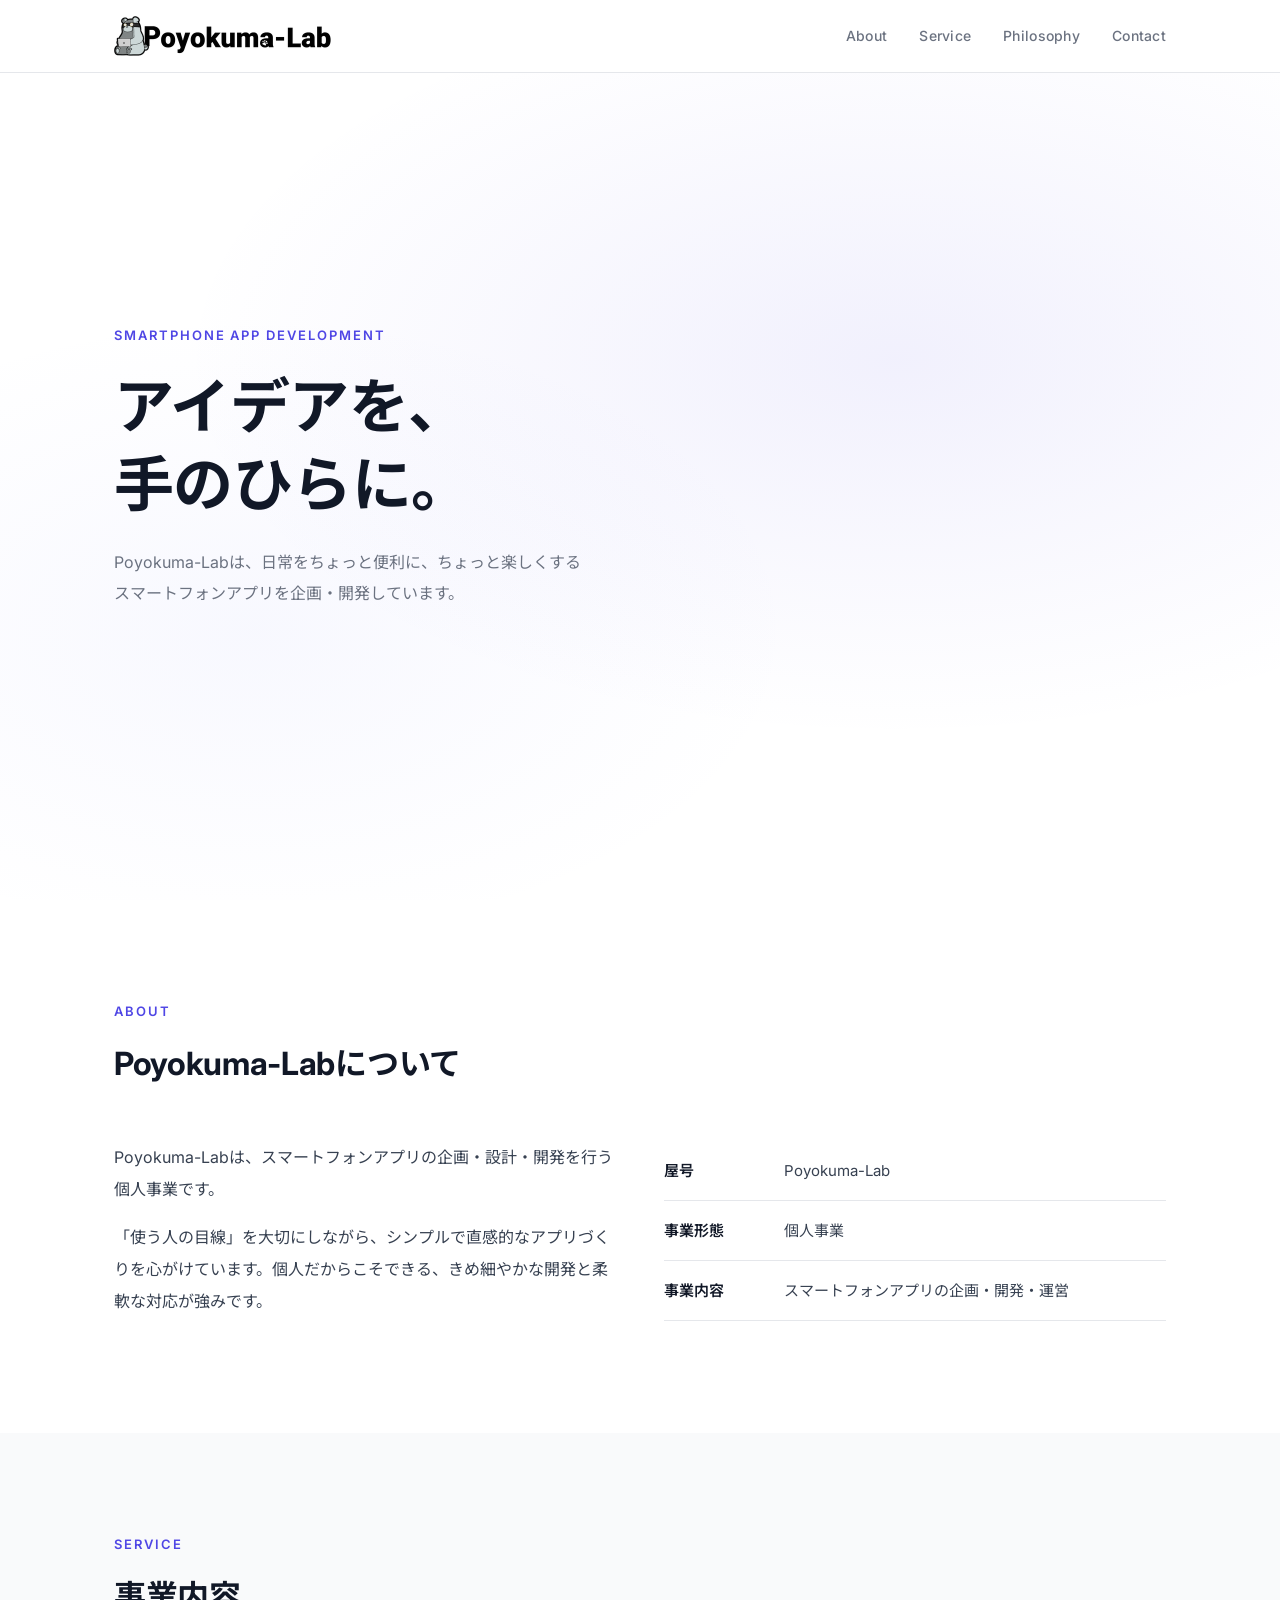
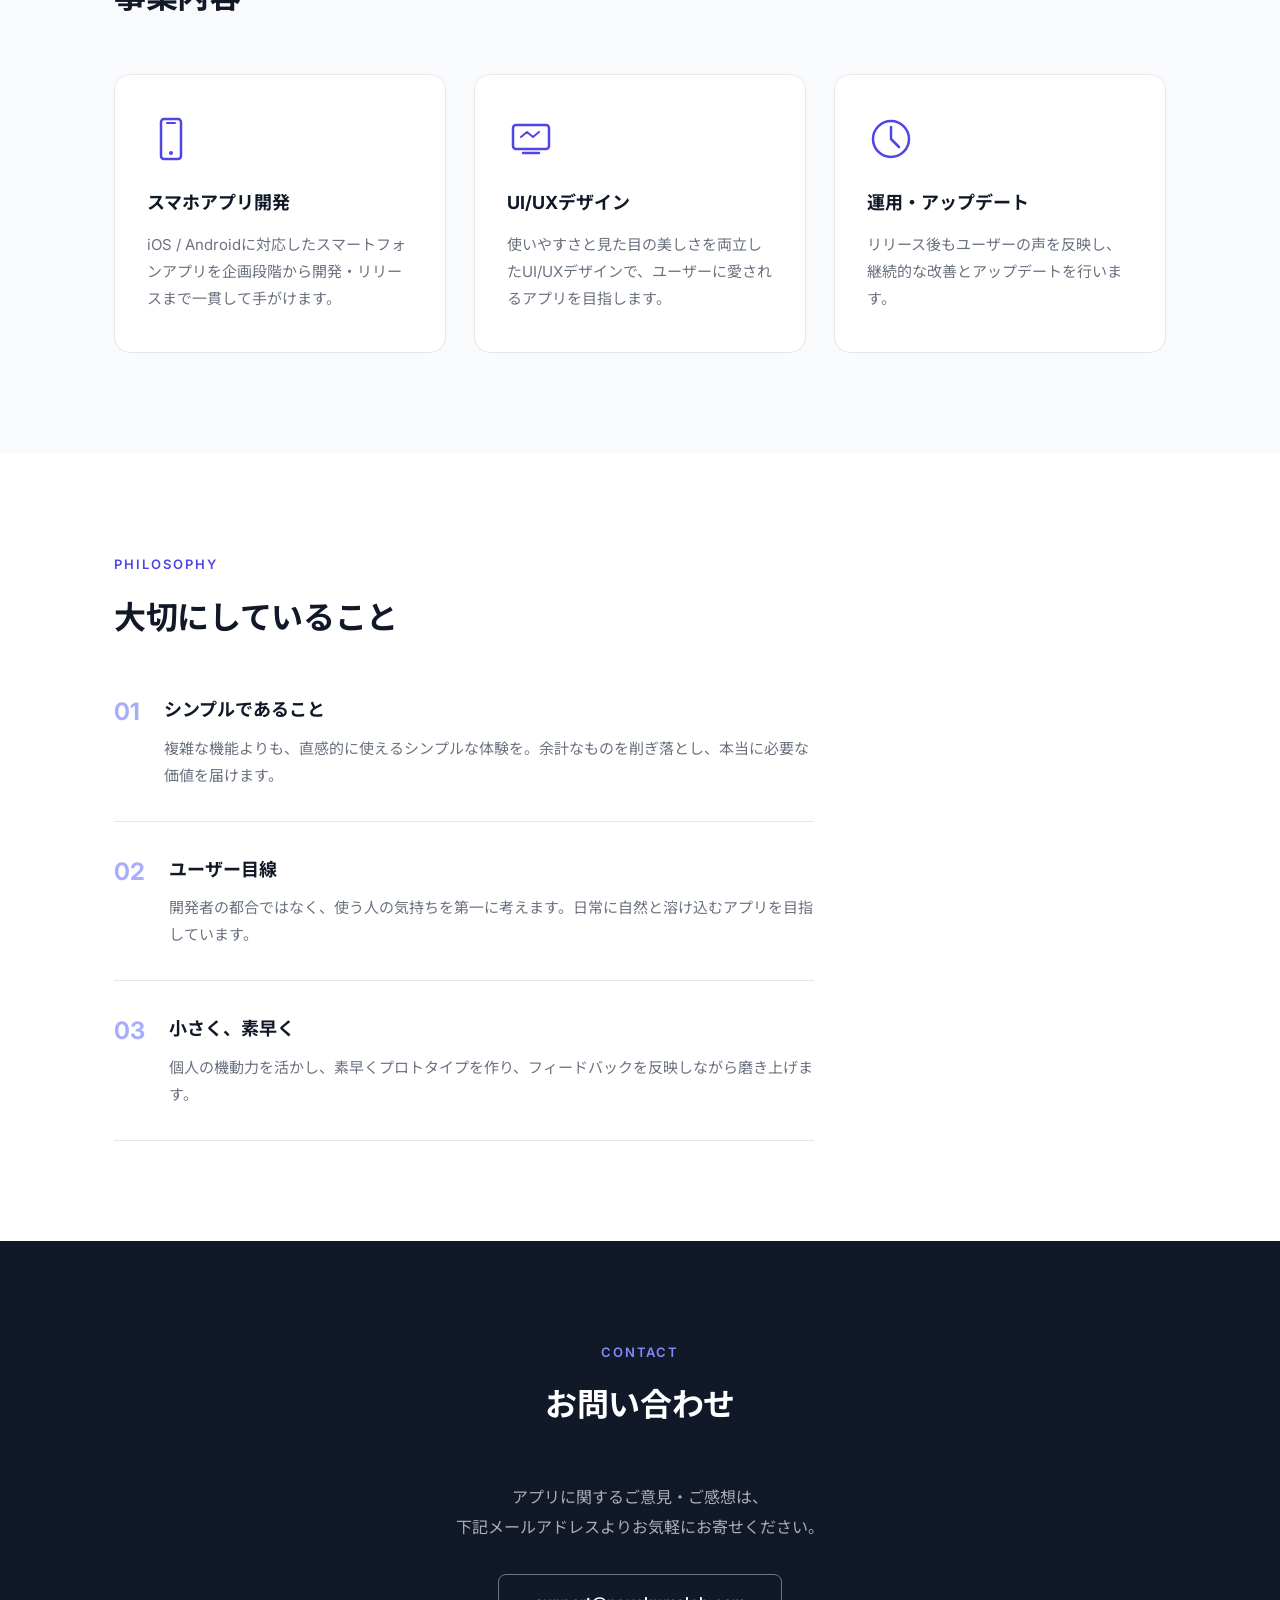
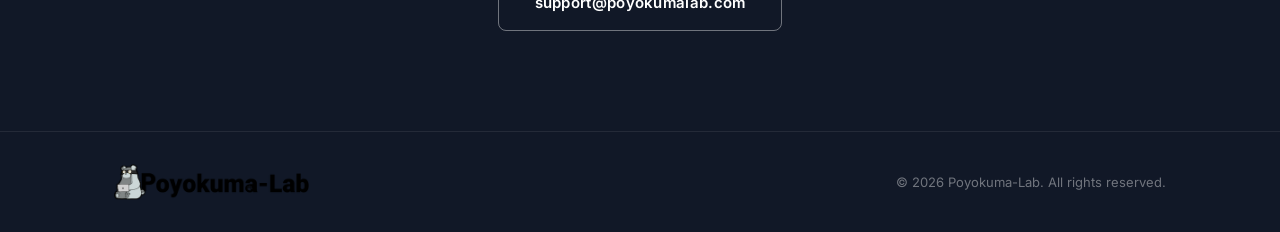
==== index.html @ 1e990950 "ホームページ公開" ====
<!DOCTYPE html>
<html lang="ja">
<head>
  <meta charset="UTF-8">
  <meta name="viewport" content="width=device-width, initial-scale=1.0">
  <title>Poyokuma-Lab | スマートフォンアプリ開発</title>
  <meta name="description" content="Poyokuma-Labは、使いやすさとデザインにこだわったスマートフォンアプリを企画・開発しています。">
  <link rel="preconnect" href="https://fonts.googleapis.com">
  <link rel="preconnect" href="https://fonts.gstatic.com" crossorigin>
  <link href="https://fonts.googleapis.com/css2?family=Inter:wght@400;500;600;700&family=Noto+Sans+JP:wght@400;500;600;700&display=swap" rel="stylesheet">
  <link rel="icon" href="favicon.png" type="image/png">
  <link rel="stylesheet" href="style.css">
</head>
<body>
  <!-- Header -->
  <header class="header" id="header">
    <div class="container header__inner">
      <a href="#" class="header__logo">
        <img src="logo.png" alt="Poyokuma-Lab" class="header__logo-img">
      </a>
      <button class="hamburger" id="hamburger" aria-label="メニューを開く">
        <span></span>
        <span></span>
        <span></span>
      </button>
      <nav class="nav" id="nav">
        <a href="#about" class="nav__link">About</a>
        <a href="#service" class="nav__link">Service</a>
        <a href="#philosophy" class="nav__link">Philosophy</a>
        <a href="#contact" class="nav__link">Contact</a>
      </nav>
    </div>
  </header>

  <!-- Hero -->
  <section class="hero">
    <div class="hero__bg"></div>
    <div class="container hero__inner">
      <p class="hero__sub">Smartphone App Development</p>
      <h1 class="hero__title">アイデアを、<br>手のひらに。</h1>
      <p class="hero__desc">Poyokuma-Labは、日常をちょっと便利に、ちょっと楽しくする<br class="pc-only">スマートフォンアプリを企画・開発しています。</p>
    </div>
  </section>

  <!-- About -->
  <section class="section" id="about">
    <div class="container">
      <p class="section__label">About</p>
      <h2 class="section__title">Poyokuma-Labについて</h2>
      <div class="about__grid">
        <div class="about__text">
          <p>Poyokuma-Labは、スマートフォンアプリの企画・設計・開発を行う個人事業です。</p>
          <p>「使う人の目線」を大切にしながら、シンプルで直感的なアプリづくりを心がけています。個人だからこそできる、きめ細やかな開発と柔軟な対応が強みです。</p>
        </div>
        <div class="about__info">
          <table class="info-table">
            <tr>
              <th>屋号</th>
              <td>Poyokuma-Lab</td>
            </tr>
            <tr>
              <th>事業形態</th>
              <td>個人事業</td>
            </tr>
            <tr>
              <th>事業内容</th>
              <td>スマートフォンアプリの企画・開発・運営</td>
            </tr>
          </table>
        </div>
      </div>
    </div>
  </section>

  <!-- Service -->
  <section class="section section--gray" id="service">
    <div class="container">
      <p class="section__label">Service</p>
      <h2 class="section__title">事業内容</h2>
      <div class="cards">
        <div class="card">
          <div class="card__icon">
            <svg viewBox="0 0 48 48" fill="none" xmlns="http://www.w3.org/2000/svg">
              <rect x="14" y="4" width="20" height="40" rx="3" stroke="currentColor" stroke-width="2.5"/>
              <line x1="20" y1="8" x2="28" y2="8" stroke="currentColor" stroke-width="2" stroke-linecap="round"/>
              <circle cx="24" cy="38" r="2" fill="currentColor"/>
            </svg>
          </div>
          <h3 class="card__title">スマホアプリ開発</h3>
          <p class="card__desc">iOS / Androidに対応したスマートフォンアプリを企画段階から開発・リリースまで一貫して手がけます。</p>
        </div>
        <div class="card">
          <div class="card__icon">
            <svg viewBox="0 0 48 48" fill="none" xmlns="http://www.w3.org/2000/svg">
              <rect x="6" y="10" width="36" height="24" rx="3" stroke="currentColor" stroke-width="2.5"/>
              <polyline points="14,22 20,17 26,22 32,17" stroke="currentColor" stroke-width="2" stroke-linecap="round" stroke-linejoin="round"/>
              <line x1="16" y1="38" x2="32" y2="38" stroke="currentColor" stroke-width="2.5" stroke-linecap="round"/>
            </svg>
          </div>
          <h3 class="card__title">UI/UXデザイン</h3>
          <p class="card__desc">使いやすさと見た目の美しさを両立したUI/UXデザインで、ユーザーに愛されるアプリを目指します。</p>
        </div>
        <div class="card">
          <div class="card__icon">
            <svg viewBox="0 0 48 48" fill="none" xmlns="http://www.w3.org/2000/svg">
              <circle cx="24" cy="24" r="18" stroke="currentColor" stroke-width="2.5"/>
              <path d="M24 12v12l8 8" stroke="currentColor" stroke-width="2.5" stroke-linecap="round" stroke-linejoin="round"/>
            </svg>
          </div>
          <h3 class="card__title">運用・アップデート</h3>
          <p class="card__desc">リリース後もユーザーの声を反映し、継続的な改善とアップデートを行います。</p>
        </div>
      </div>
    </div>
  </section>

  <!-- Philosophy -->
  <section class="section" id="philosophy">
    <div class="container">
      <p class="section__label">Philosophy</p>
      <h2 class="section__title">大切にしていること</h2>
      <div class="philosophy__list">
        <div class="philosophy__item">
          <span class="philosophy__num">01</span>
          <div>
            <h3 class="philosophy__heading">シンプルであること</h3>
            <p class="philosophy__text">複雑な機能よりも、直感的に使えるシンプルな体験を。余計なものを削ぎ落とし、本当に必要な価値を届けます。</p>
          </div>
        </div>
        <div class="philosophy__item">
          <span class="philosophy__num">02</span>
          <div>
            <h3 class="philosophy__heading">ユーザー目線</h3>
            <p class="philosophy__text">開発者の都合ではなく、使う人の気持ちを第一に考えます。日常に自然と溶け込むアプリを目指しています。</p>
          </div>
        </div>
        <div class="philosophy__item">
          <span class="philosophy__num">03</span>
          <div>
            <h3 class="philosophy__heading">小さく、素早く</h3>
            <p class="philosophy__text">個人の機動力を活かし、素早くプロトタイプを作り、フィードバックを反映しながら磨き上げます。</p>
          </div>
        </div>
      </div>
    </div>
  </section>

  <!-- Contact -->
  <section class="section section--dark" id="contact">
    <div class="container">
      <p class="section__label section__label--light">Contact</p>
      <h2 class="section__title section__title--light">お問い合わせ</h2>
      <p class="contact__desc">アプリに関するご意見・ご感想は、<br class="pc-only">下記メールアドレスよりお気軽にお寄せください。</p>
      <a href="mailto:support@poyokumalab.com" class="btn btn--outline">support@poyokumalab.com</a>
    </div>
  </section>

  <!-- Footer -->
  <footer class="footer">
    <div class="container footer__inner">
      <div class="footer__logo">
        <img src="logo.png" alt="Poyokuma-Lab" class="footer__logo-img">
      </div>
      <p class="footer__copy">&copy; 2026 Poyokuma-Lab. All rights reserved.</p>
    </div>
  </footer>

  <script src="script.js"></script>
</body>
</html>
---- style.css ----
/* ========================================
   Poyokuma-Lab - Stylesheet
   ======================================== */

/* --- Reset & Base --- */
*,
*::before,
*::after {
  margin: 0;
  padding: 0;
  box-sizing: border-box;
}

:root {
  --color-primary: #4f46e5;
  --color-primary-dark: #3730a3;
  --color-primary-light: #818cf8;
  --color-dark: #111827;
  --color-text: #374151;
  --color-text-light: #6b7280;
  --color-bg: #ffffff;
  --color-bg-gray: #f9fafb;
  --color-bg-dark: #111827;
  --color-border: #e5e7eb;
  --font-sans: 'Inter', 'Noto Sans JP', -apple-system, BlinkMacSystemFont, sans-serif;
  --transition: 0.3s cubic-bezier(0.4, 0, 0.2, 1);
}

html {
  scroll-behavior: smooth;
  scroll-padding-top: 80px;
}

body {
  font-family: var(--font-sans);
  color: var(--color-text);
  background: var(--color-bg);
  line-height: 1.8;
  -webkit-font-smoothing: antialiased;
}

a {
  color: inherit;
  text-decoration: none;
}

img {
  max-width: 100%;
  height: auto;
}

.container {
  width: 100%;
  max-width: 1100px;
  margin: 0 auto;
  padding: 0 24px;
}

.pc-only {
  display: inline;
}

/* --- Header --- */
.header {
  position: fixed;
  top: 0;
  left: 0;
  width: 100%;
  z-index: 100;
  background: rgba(255, 255, 255, 0.92);
  backdrop-filter: blur(12px);
  -webkit-backdrop-filter: blur(12px);
  border-bottom: 1px solid var(--color-border);
  transition: var(--transition);
}

.header__inner {
  display: flex;
  align-items: center;
  justify-content: space-between;
  height: 72px;
}

.header__logo {
  display: flex;
  align-items: center;
  gap: 10px;
  font-weight: 700;
  font-size: 1.125rem;
}

.header__logo-img {
  height: 40px;
  width: auto;
}

.footer__logo-img {
  height: 36px;
  width: auto;
}

.nav {
  display: flex;
  align-items: center;
  gap: 32px;
}

.nav__link {
  font-size: 0.875rem;
  font-weight: 500;
  color: var(--color-text-light);
  transition: var(--transition);
  letter-spacing: 0.02em;
}

.nav__link:hover {
  color: var(--color-primary);
}

/* Hamburger */
.hamburger {
  display: none;
  flex-direction: column;
  gap: 5px;
  background: none;
  border: none;
  cursor: pointer;
  padding: 4px;
  z-index: 110;
}

.hamburger span {
  display: block;
  width: 24px;
  height: 2px;
  background: var(--color-dark);
  border-radius: 2px;
  transition: var(--transition);
}

.hamburger.active span:nth-child(1) {
  transform: rotate(45deg) translate(5px, 5px);
}

.hamburger.active span:nth-child(2) {
  opacity: 0;
}

.hamburger.active span:nth-child(3) {
  transform: rotate(-45deg) translate(5px, -5px);
}

/* --- Hero --- */
.hero {
  position: relative;
  min-height: 100vh;
  display: flex;
  align-items: center;
  overflow: hidden;
  padding-top: 72px;
}

.hero__bg {
  position: absolute;
  inset: 0;
  background:
    radial-gradient(ellipse 80% 60% at 70% 40%, rgba(79, 70, 229, 0.08) 0%, transparent 70%),
    radial-gradient(ellipse 60% 50% at 20% 70%, rgba(129, 140, 248, 0.06) 0%, transparent 70%);
  z-index: 0;
}

.hero__inner {
  position: relative;
  z-index: 1;
  padding-top: 80px;
  padding-bottom: 80px;
}

.hero__sub {
  font-size: 0.8125rem;
  font-weight: 600;
  letter-spacing: 0.15em;
  text-transform: uppercase;
  color: var(--color-primary);
  margin-bottom: 20px;
}

.hero__title {
  font-size: clamp(2.25rem, 5vw, 3.75rem);
  font-weight: 700;
  line-height: 1.3;
  color: var(--color-dark);
  margin-bottom: 24px;
  letter-spacing: -0.01em;
}

.hero__desc {
  font-size: 1rem;
  color: var(--color-text-light);
  margin-bottom: 40px;
  line-height: 1.9;
}

/* --- Button --- */
.btn {
  display: inline-block;
  padding: 14px 36px;
  background: var(--color-primary);
  color: #fff;
  font-size: 0.9375rem;
  font-weight: 600;
  border-radius: 8px;
  transition: var(--transition);
  letter-spacing: 0.02em;
}

.btn:hover {
  background: var(--color-primary-dark);
  transform: translateY(-1px);
  box-shadow: 0 8px 24px rgba(79, 70, 229, 0.25);
}

.btn--outline {
  background: transparent;
  border: 1.5px solid rgba(255, 255, 255, 0.4);
  color: #fff;
}

.btn--outline:hover {
  background: rgba(255, 255, 255, 0.1);
  border-color: rgba(255, 255, 255, 0.7);
  box-shadow: none;
  transform: translateY(-1px);
}

/* --- Section --- */
.section {
  padding: 100px 0;
}

.section--gray {
  background: var(--color-bg-gray);
}

.section--dark {
  background: var(--color-bg-dark);
}

.section__label {
  font-size: 0.8125rem;
  font-weight: 600;
  letter-spacing: 0.15em;
  text-transform: uppercase;
  color: var(--color-primary);
  margin-bottom: 12px;
}

.section__label--light {
  color: var(--color-primary-light);
}

.section__title {
  font-size: clamp(1.5rem, 3vw, 2rem);
  font-weight: 700;
  color: var(--color-dark);
  margin-bottom: 48px;
  letter-spacing: -0.01em;
}

.section__title--light {
  color: #fff;
}

/* --- About --- */
.about__grid {
  display: grid;
  grid-template-columns: 1fr 1fr;
  gap: 48px;
  align-items: start;
}

.about__text p {
  margin-bottom: 16px;
  color: var(--color-text);
  line-height: 2;
}

.info-table {
  width: 100%;
  border-collapse: collapse;
}

.info-table tr {
  border-bottom: 1px solid var(--color-border);
}

.info-table th,
.info-table td {
  padding: 16px 0;
  text-align: left;
  font-size: 0.9375rem;
}

.info-table th {
  font-weight: 600;
  color: var(--color-dark);
  width: 120px;
  white-space: nowrap;
}

.info-table td {
  color: var(--color-text);
}

/* --- Cards --- */
.cards {
  display: grid;
  grid-template-columns: repeat(3, 1fr);
  gap: 28px;
}

.card {
  background: var(--color-bg);
  border-radius: 16px;
  padding: 40px 32px;
  border: 1px solid var(--color-border);
  transition: var(--transition);
}

.card:hover {
  transform: translateY(-4px);
  box-shadow: 0 12px 32px rgba(0, 0, 0, 0.06);
}

.card__icon {
  width: 48px;
  height: 48px;
  color: var(--color-primary);
  margin-bottom: 24px;
}

.card__icon svg {
  width: 100%;
  height: 100%;
}

.card__title {
  font-size: 1.125rem;
  font-weight: 700;
  color: var(--color-dark);
  margin-bottom: 12px;
}

.card__desc {
  font-size: 0.9375rem;
  color: var(--color-text-light);
  line-height: 1.8;
}

/* --- Philosophy --- */
.philosophy__list {
  max-width: 700px;
}

.philosophy__item {
  display: flex;
  gap: 24px;
  padding: 32px 0;
  border-bottom: 1px solid var(--color-border);
}

.philosophy__item:first-child {
  padding-top: 0;
}

.philosophy__num {
  font-size: 1.5rem;
  font-weight: 700;
  color: var(--color-primary-light);
  flex-shrink: 0;
  line-height: 1.5;
  opacity: 0.7;
}

.philosophy__heading {
  font-size: 1.125rem;
  font-weight: 700;
  color: var(--color-dark);
  margin-bottom: 8px;
}

.philosophy__text {
  font-size: 0.9375rem;
  color: var(--color-text-light);
  line-height: 1.8;
}

/* --- Contact --- */
.contact__desc {
  font-size: 1rem;
  color: rgba(255, 255, 255, 0.65);
  margin-bottom: 32px;
  line-height: 1.9;
}

#contact {
  text-align: center;
}

/* --- Footer --- */
.footer {
  background: var(--color-bg-dark);
  border-top: 1px solid rgba(255, 255, 255, 0.08);
  padding: 32px 0;
}

.footer__inner {
  display: flex;
  align-items: center;
  justify-content: space-between;
}

.footer__logo {
  display: flex;
  align-items: center;
  gap: 8px;
  color: #fff;
  font-weight: 700;
  font-size: 0.95rem;
}

.footer__copy {
  font-size: 0.8125rem;
  color: rgba(255, 255, 255, 0.4);
}

/* --- Animations --- */
.fade-in {
  opacity: 0;
  transform: translateY(24px);
  transition: opacity 0.7s ease, transform 0.7s ease;
}

.fade-in.visible {
  opacity: 1;
  transform: translateY(0);
}

/* ========================================
   Responsive
   ======================================== */

@media (max-width: 1024px) {
  .container {
    padding: 0 5%;
  }
}

@media (max-width: 900px) {
  .cards {
    grid-template-columns: 1fr;
    gap: 20px;
  }

  .about__grid {
    grid-template-columns: 1fr;
    gap: 32px;
  }
}

@media (max-width: 768px) {
  .pc-only {
    display: none;
  }

  .header__inner {
    height: 64px;
  }

  html {
    scroll-padding-top: 64px;
  }

  .hero {
    padding-top: 64px;
  }

  /* Mobile Nav */
  .hamburger {
    display: flex;
  }

  .nav {
    position: fixed;
    top: 0;
    left: 0;
    width: 100%;
    height: 100vh;
    height: 100dvh;
    z-index: 105;
    background: rgba(255, 255, 255, 0.97);
    backdrop-filter: blur(12px);
    -webkit-backdrop-filter: blur(12px);
    display: flex;
    flex-direction: column;
    justify-content: center;
    align-items: center;
    gap: 12px;
    opacity: 0;
    visibility: hidden;
    transition: var(--transition);
  }

  .nav.open {
    opacity: 1;
    visibility: visible;
  }

  .nav__link {
    font-size: 1.25rem;
    padding: 20px 40px;
    text-align: center;
  }

  /* Sections */
  .section {
    padding: 72px 0;
  }

  .section__title {
    margin-bottom: 36px;
  }

  .hero__inner {
    padding-top: 48px;
    padding-bottom: 48px;
  }

  .card {
    padding: 32px 24px;
  }

  .philosophy__item {
    gap: 16px;
    padding: 24px 0;
  }

  .philosophy__num {
    font-size: 1.25rem;
  }

  /* Footer */
  .footer__inner {
    flex-direction: column;
    gap: 16px;
    text-align: center;
  }
}

@media (max-width: 480px) {
  .container {
    padding: 0 16px;
  }

  .hero__title {
    font-size: 2rem;
  }

  .btn {
    padding: 12px 28px;
    font-size: 0.875rem;
  }
}
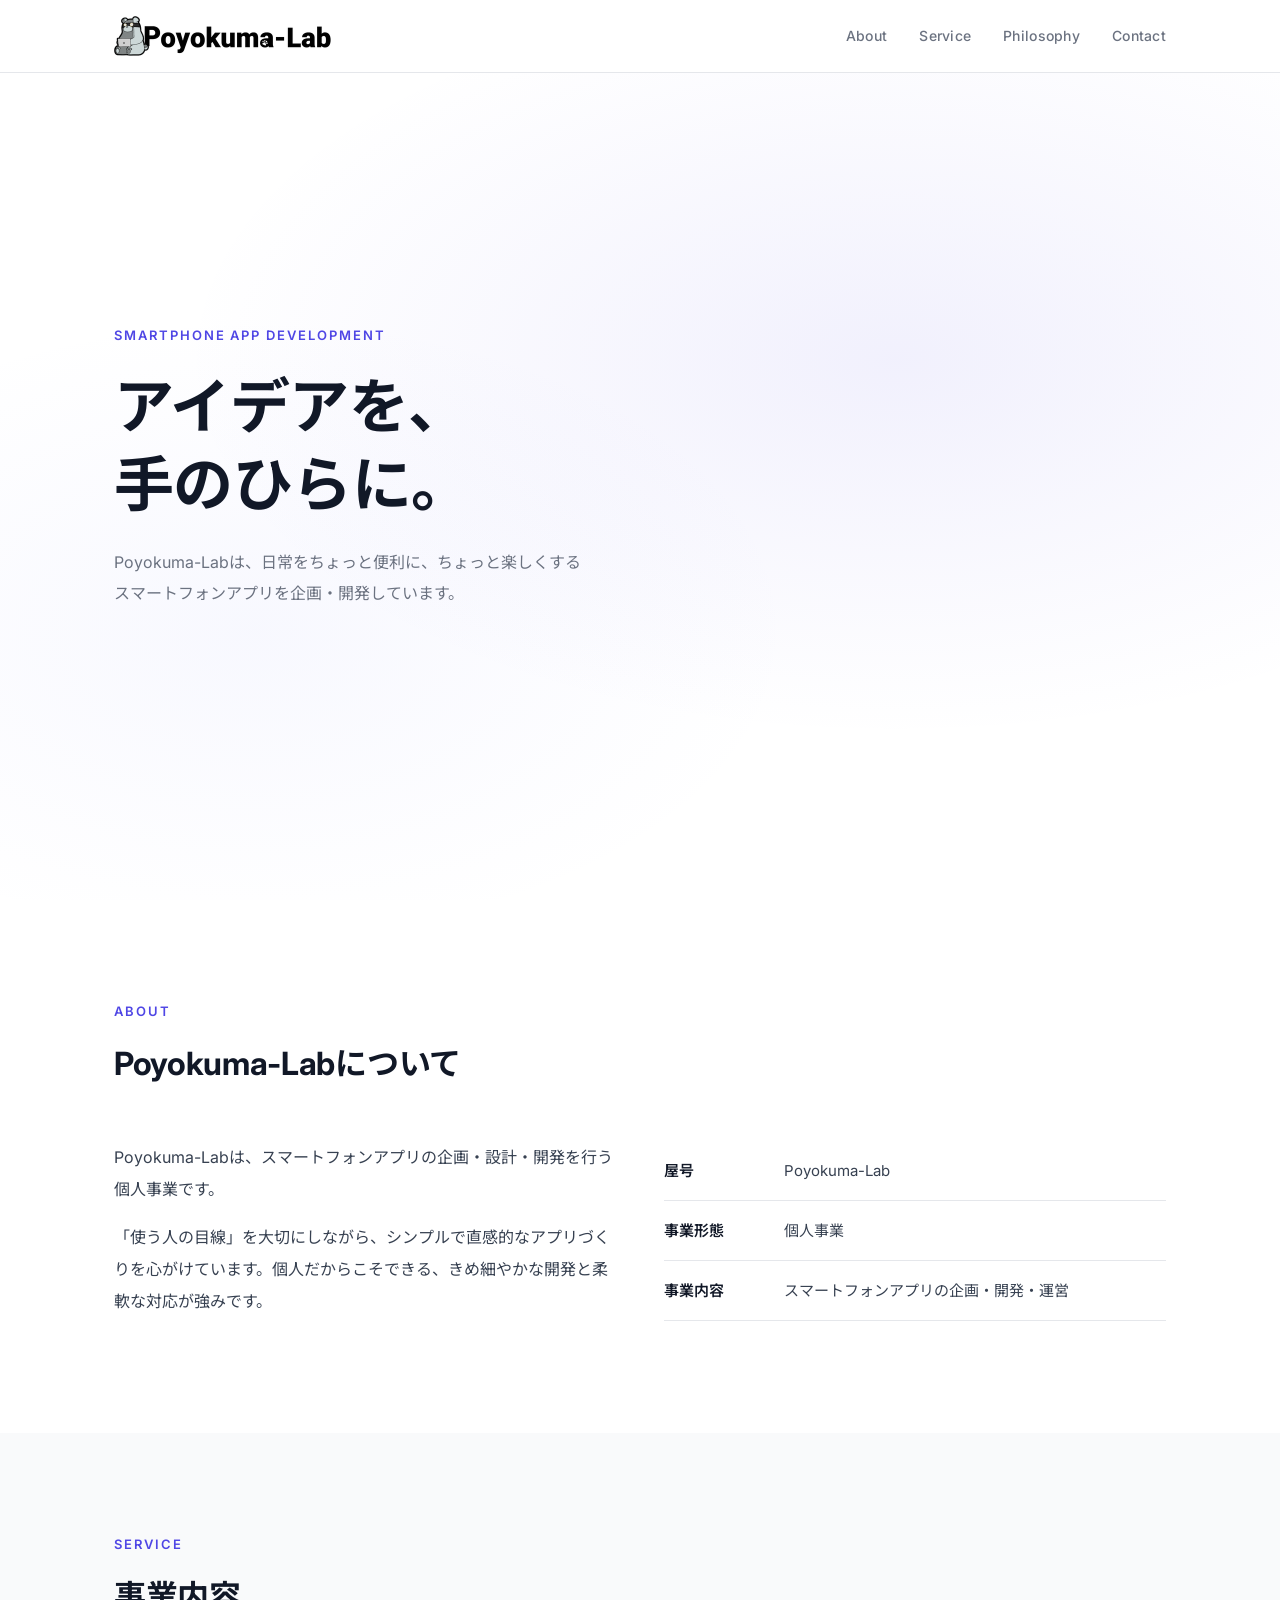
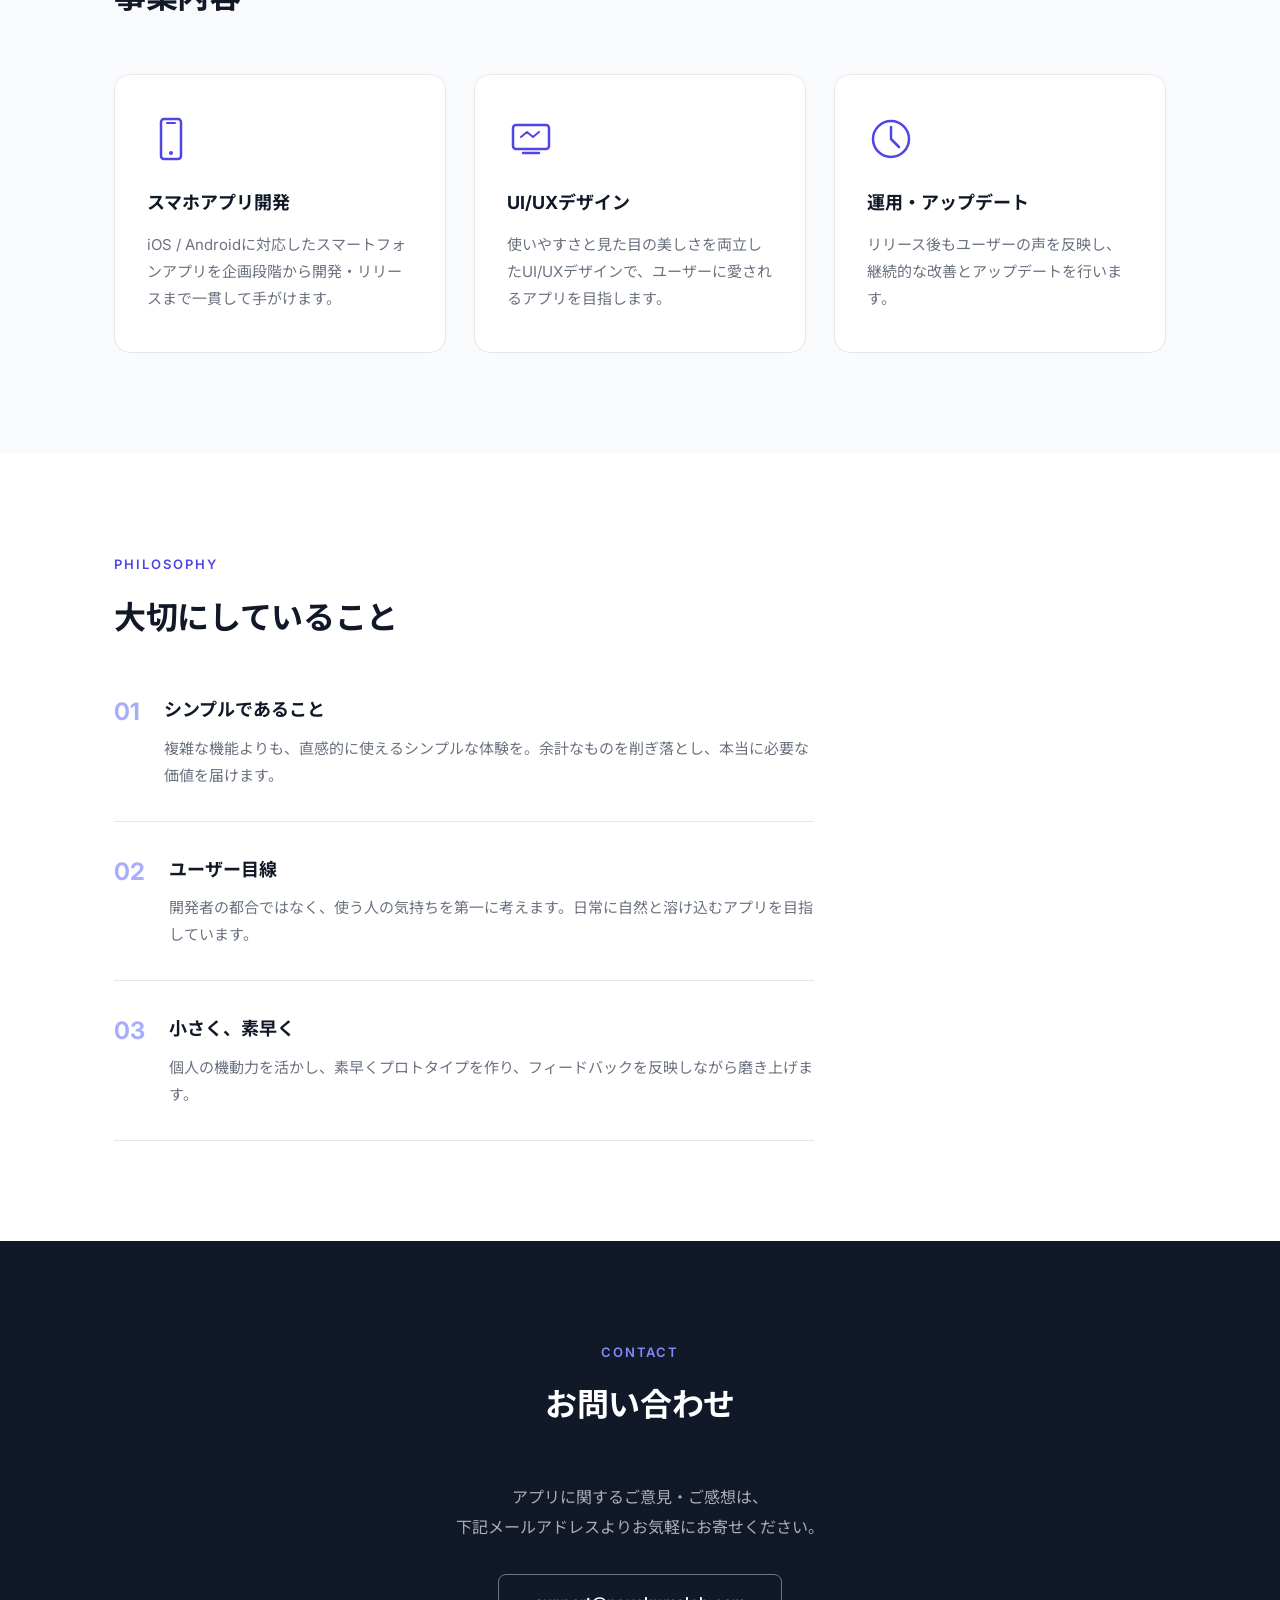
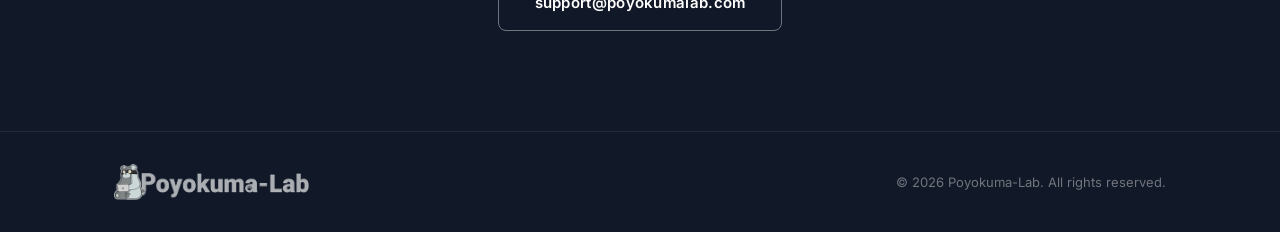
==== commit 05e8f331: "フッターロゴ変更" ====
--- a/index.html
+++ b/index.html
@@ -159,7 +159,7 @@
   <footer class="footer">
     <div class="container footer__inner">
       <div class="footer__logo">
-        <img src="logo.png" alt="Poyokuma-Lab" class="footer__logo-img">
+        <img src="footerlogo.png" alt="Poyokuma-Lab" class="footer__logo-img">
       </div>
       <p class="footer__copy">&copy; 2026 Poyokuma-Lab. All rights reserved.</p>
     </div>
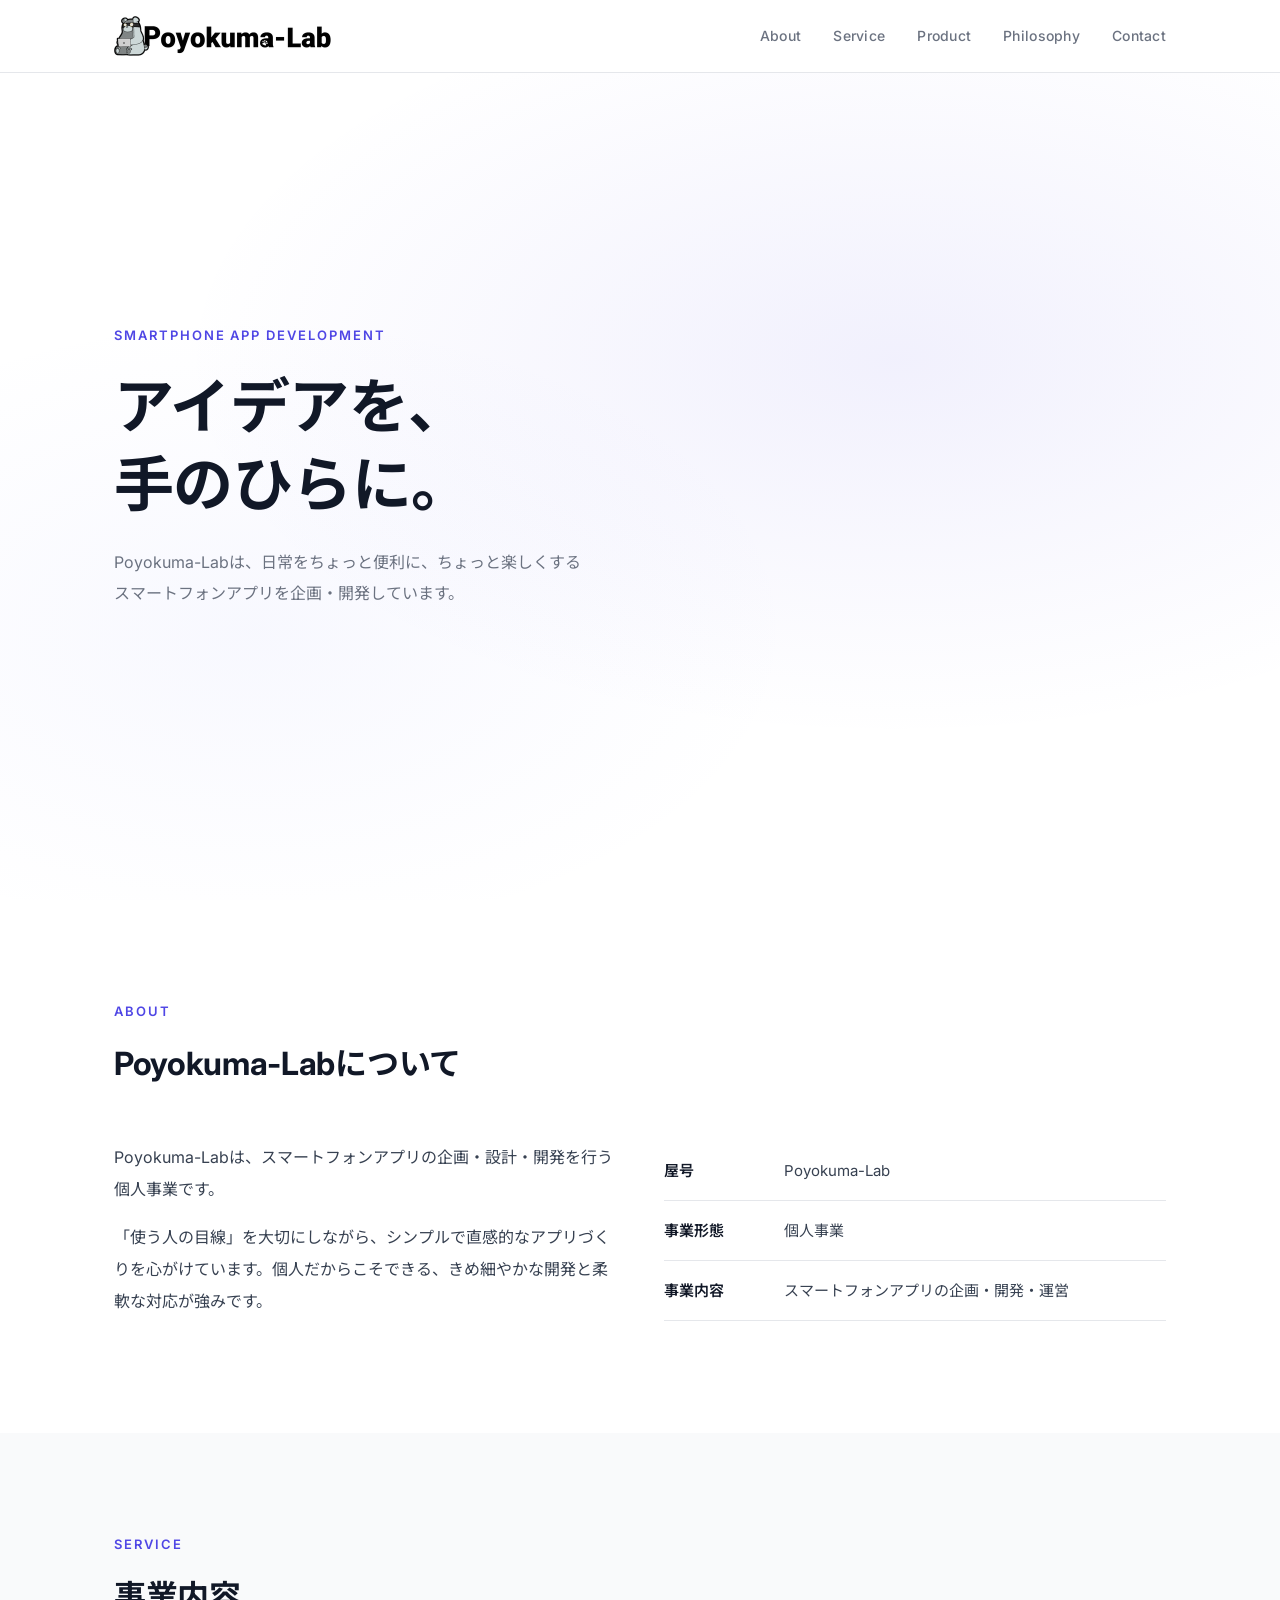
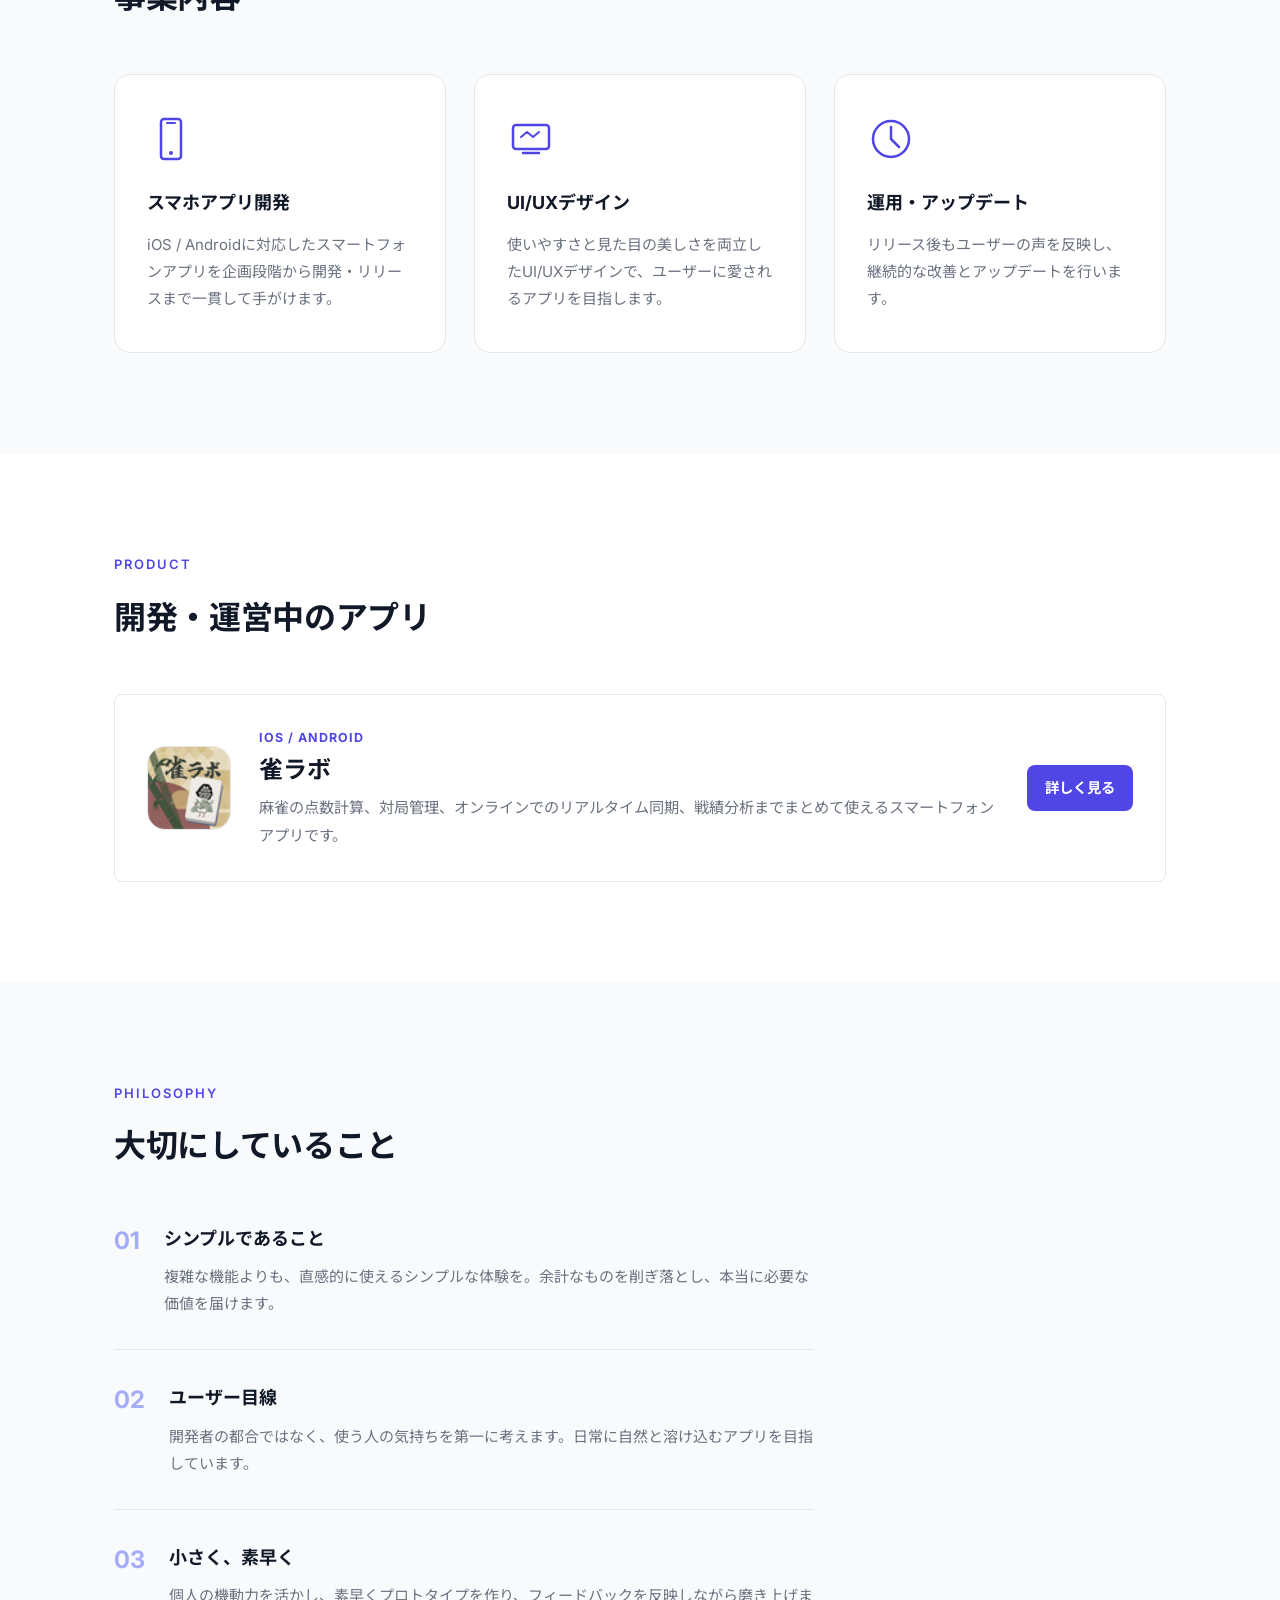
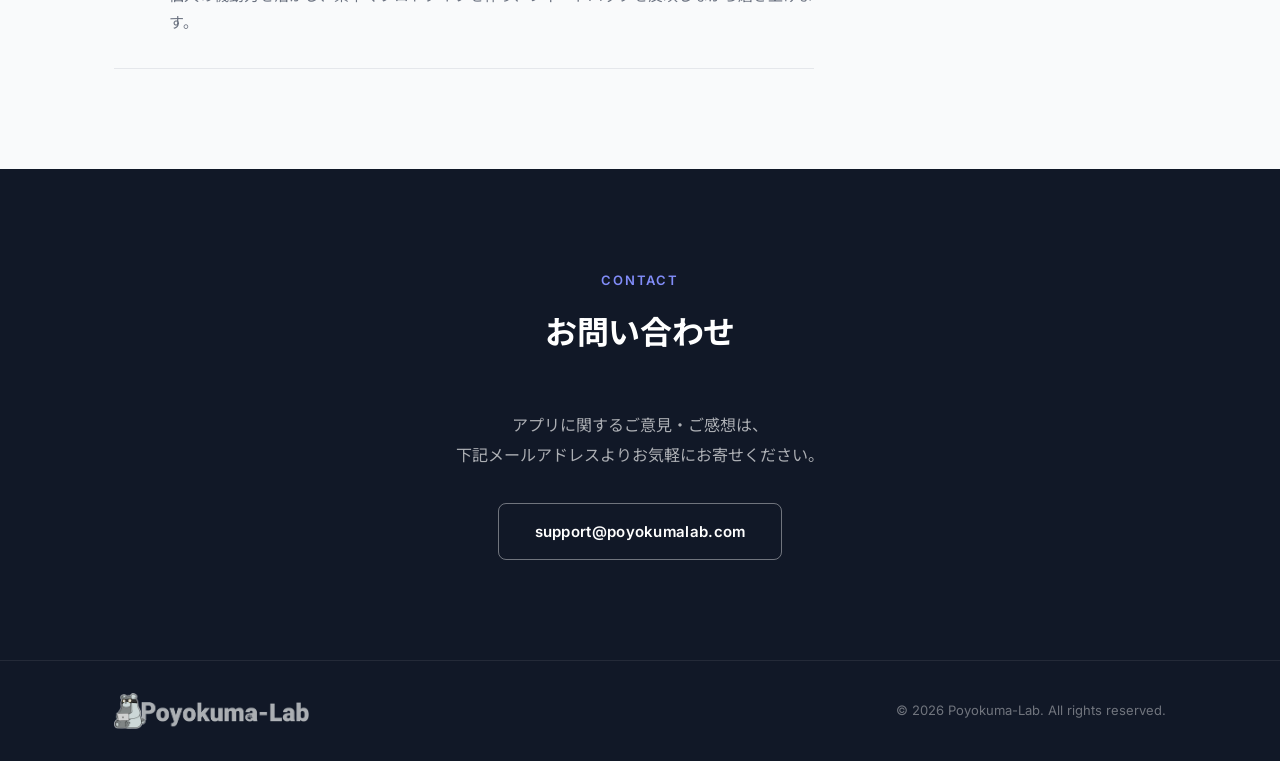
==== commit 09f0d53c: "雀ラボのホームページをPoyokuma-Labのホームページに追加。雀ラボのホームページのストアリンクにアイコン追加" ====
--- a/index.html
+++ b/index.html
@@ -26,6 +26,7 @@
       <nav class="nav" id="nav">
         <a href="#about" class="nav__link">About</a>
         <a href="#service" class="nav__link">Service</a>
+        <a href="#product" class="nav__link">Product</a>
         <a href="#philosophy" class="nav__link">Philosophy</a>
         <a href="#contact" class="nav__link">Contact</a>
       </nav>
@@ -114,8 +115,25 @@
     </div>
   </section>
 
+  <!-- Product -->
+  <section class="section" id="product">
+    <div class="container">
+      <p class="section__label">Product</p>
+      <h2 class="section__title">開発・運営中のアプリ</h2>
+      <a href="janlab/" class="product-card" target="_blank" rel="noopener noreferrer">
+        <img src="janlab/favicon.png" alt="" class="product-card__icon">
+        <div class="product-card__body">
+          <p class="product-card__tag">iOS / Android</p>
+          <h3 class="product-card__title">雀ラボ</h3>
+          <p class="product-card__desc">麻雀の点数計算、対局管理、オンラインでのリアルタイム同期、戦績分析までまとめて使えるスマートフォンアプリです。</p>
+        </div>
+        <span class="product-card__link">詳しく見る</span>
+      </a>
+    </div>
+  </section>
+
   <!-- Philosophy -->
-  <section class="section" id="philosophy">
+  <section class="section section--gray" id="philosophy">
     <div class="container">
       <p class="section__label">Philosophy</p>
       <h2 class="section__title">大切にしていること</h2>
--- a/style.css
+++ b/style.css
@@ -355,6 +355,68 @@
   font-size: 0.9375rem;
   color: var(--color-text-light);
   line-height: 1.8;
+}
+
+/* --- Product --- */
+.product-card {
+  display: grid;
+  grid-template-columns: auto 1fr auto;
+  gap: 28px;
+  align-items: center;
+  padding: 32px;
+  background: var(--color-bg);
+  border: 1px solid var(--color-border);
+  border-radius: 8px;
+  transition: var(--transition);
+}
+
+.product-card:hover {
+  transform: translateY(-3px);
+  box-shadow: 0 14px 34px rgba(0, 0, 0, 0.07);
+}
+
+.product-card__icon {
+  width: 84px;
+  height: 84px;
+  border-radius: 18px;
+  border: 1px solid var(--color-border);
+}
+
+.product-card__tag {
+  margin-bottom: 4px;
+  color: var(--color-primary);
+  font-size: 0.78rem;
+  font-weight: 700;
+  letter-spacing: 0.08em;
+  text-transform: uppercase;
+}
+
+.product-card__title {
+  margin-bottom: 8px;
+  color: var(--color-dark);
+  font-size: 1.5rem;
+  font-weight: 700;
+  line-height: 1.35;
+}
+
+.product-card__desc {
+  color: var(--color-text-light);
+  font-size: 0.95rem;
+  line-height: 1.8;
+}
+
+.product-card__link {
+  display: inline-flex;
+  align-items: center;
+  justify-content: center;
+  min-height: 44px;
+  padding: 10px 18px;
+  border-radius: 8px;
+  background: var(--color-primary);
+  color: #fff;
+  font-size: 0.9rem;
+  font-weight: 700;
+  white-space: nowrap;
 }
 
 /* --- Philosophy --- */
@@ -540,6 +602,17 @@
     padding: 32px 24px;
   }
 
+  .product-card {
+    grid-template-columns: auto 1fr;
+    gap: 18px;
+    padding: 24px;
+  }
+
+  .product-card__link {
+    grid-column: 1 / -1;
+    width: 100%;
+  }
+
   .philosophy__item {
     gap: 16px;
     padding: 24px 0;
@@ -570,4 +643,14 @@
     padding: 12px 28px;
     font-size: 0.875rem;
   }
-}
+
+  .product-card {
+    grid-template-columns: 1fr;
+    text-align: left;
+  }
+
+  .product-card__icon {
+    width: 72px;
+    height: 72px;
+  }
+}
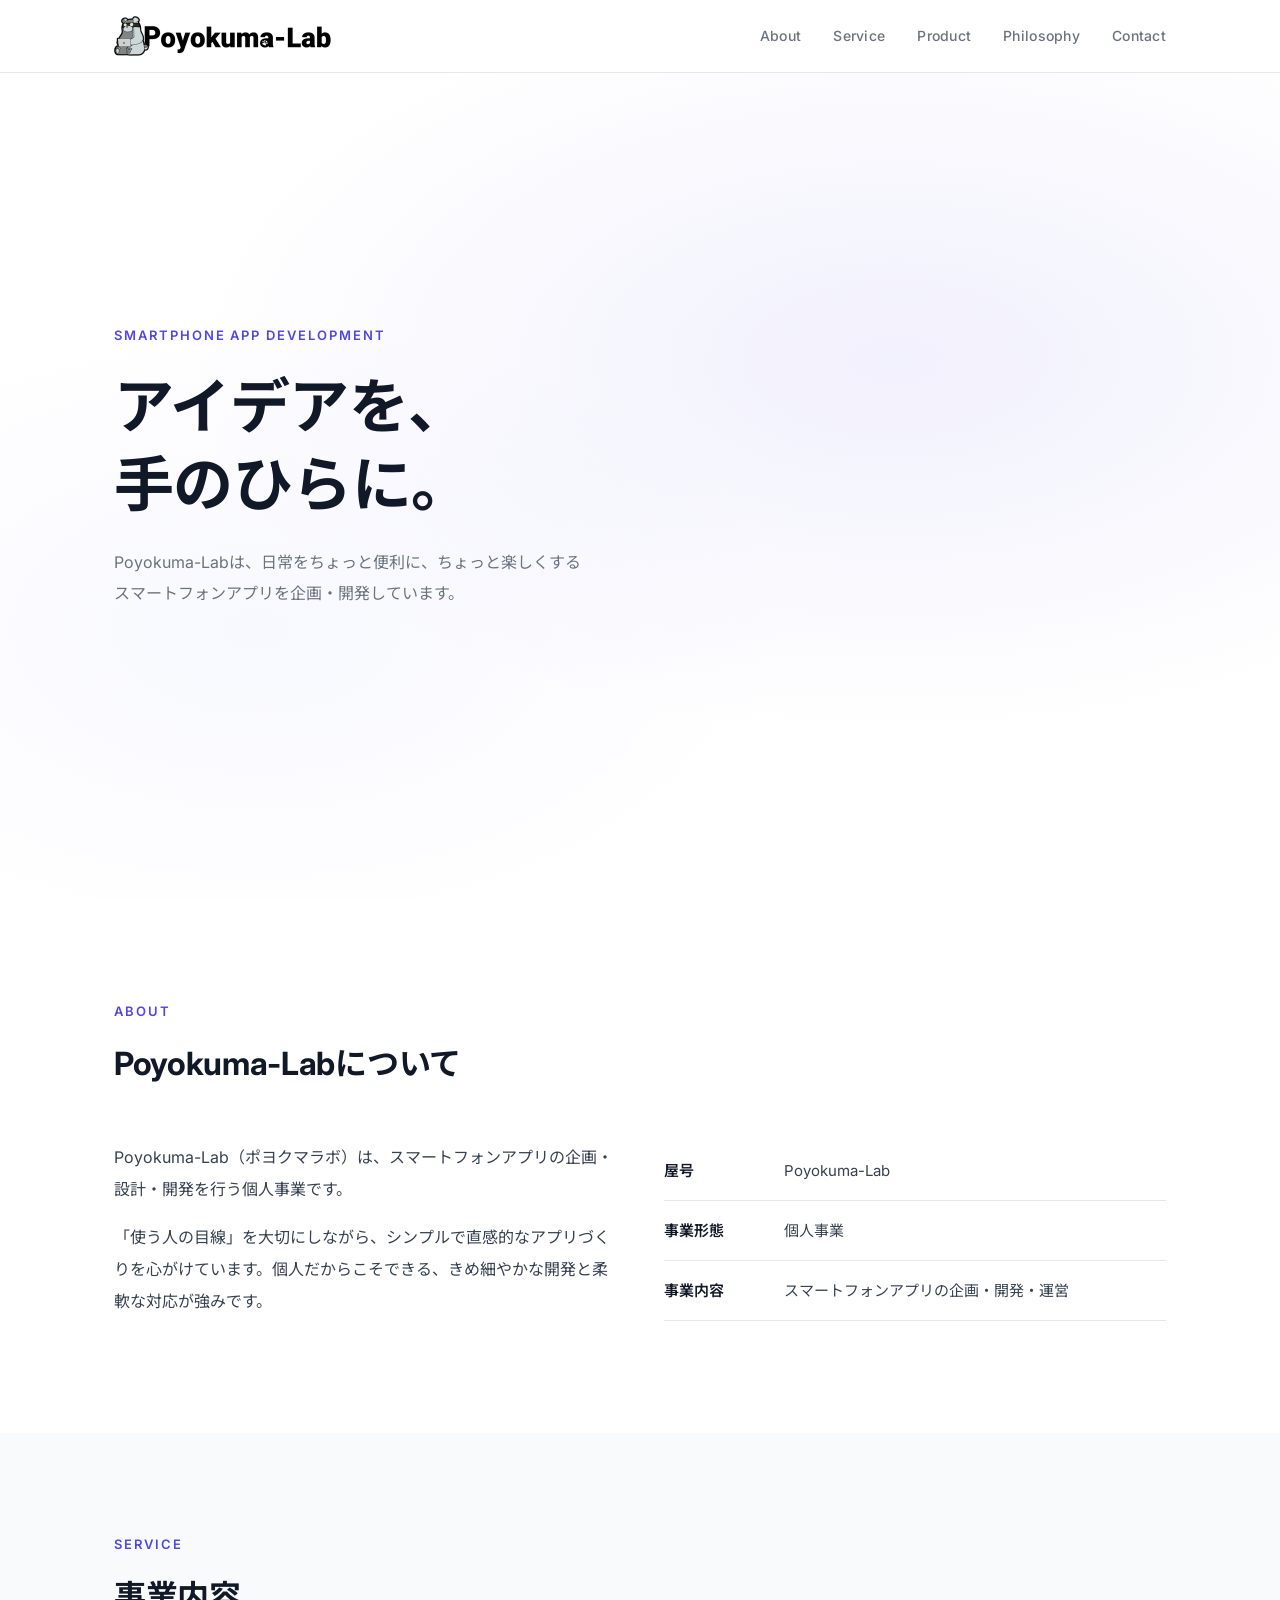
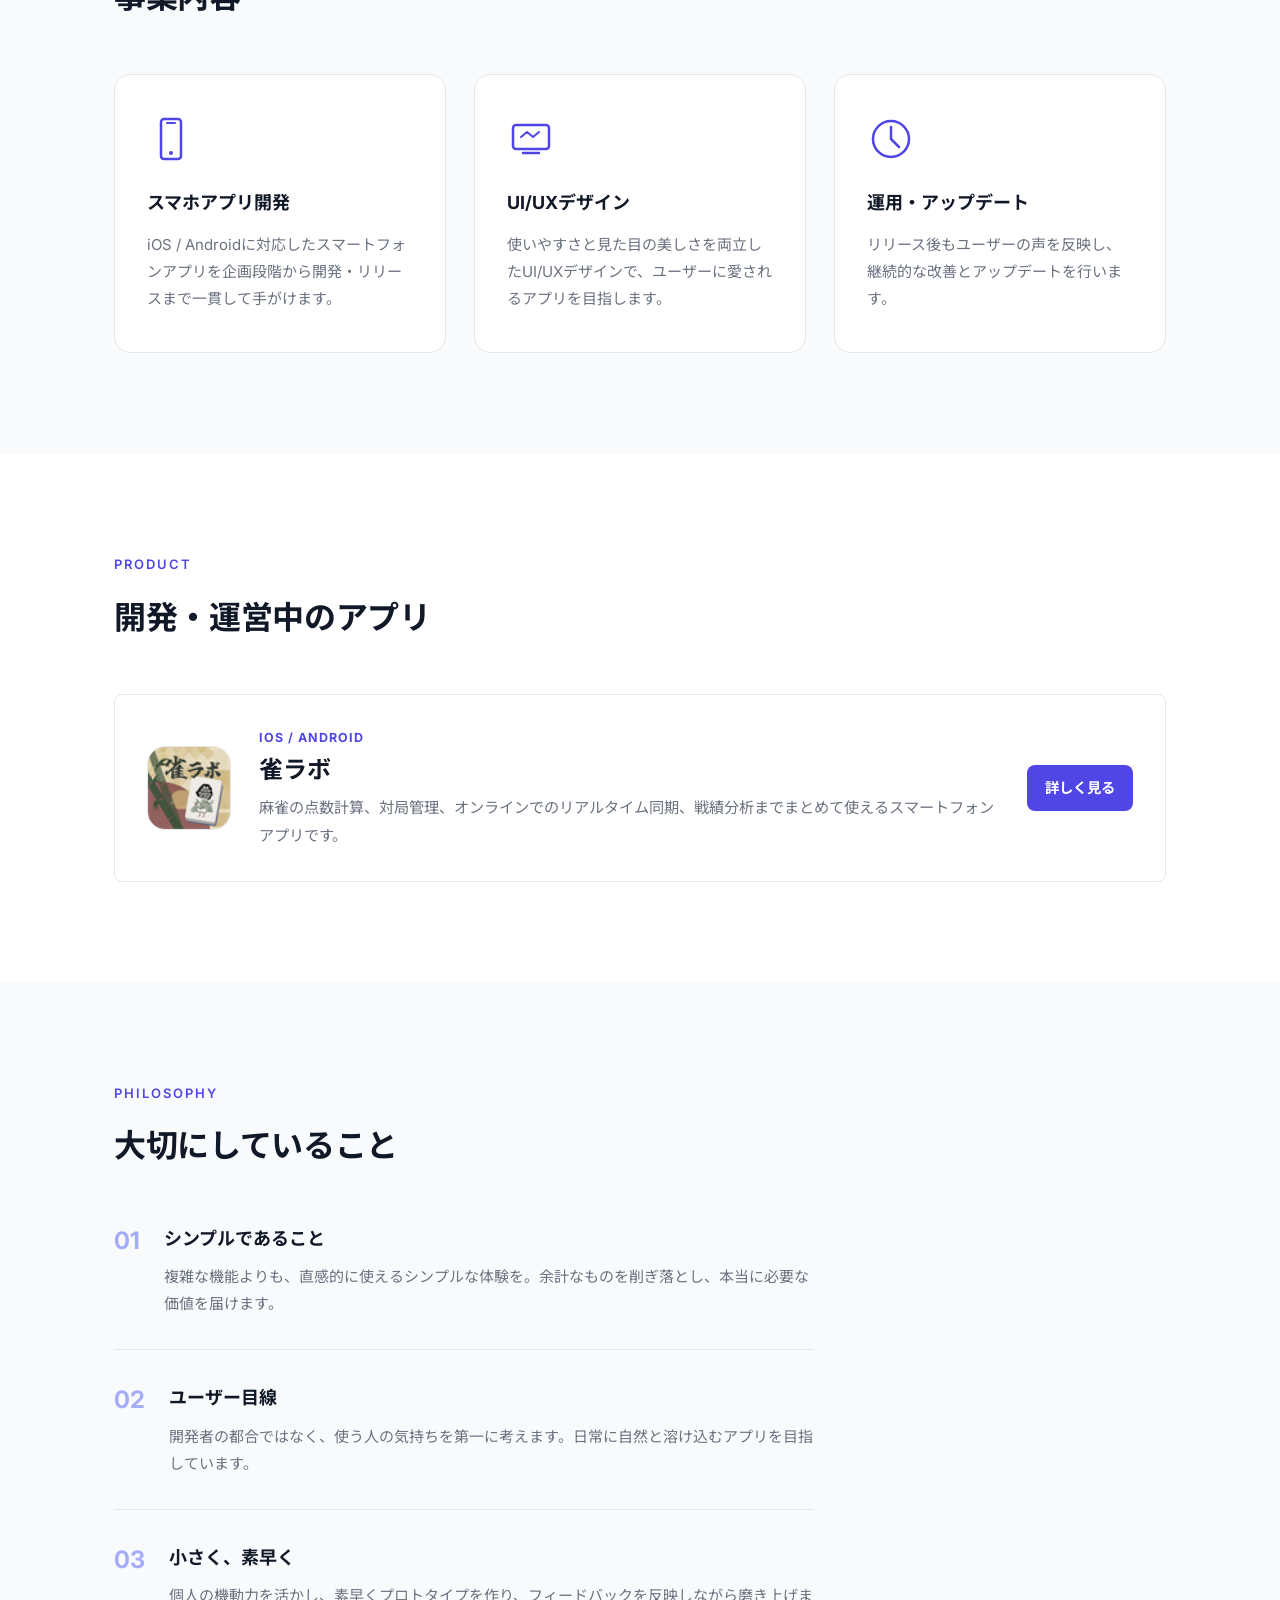
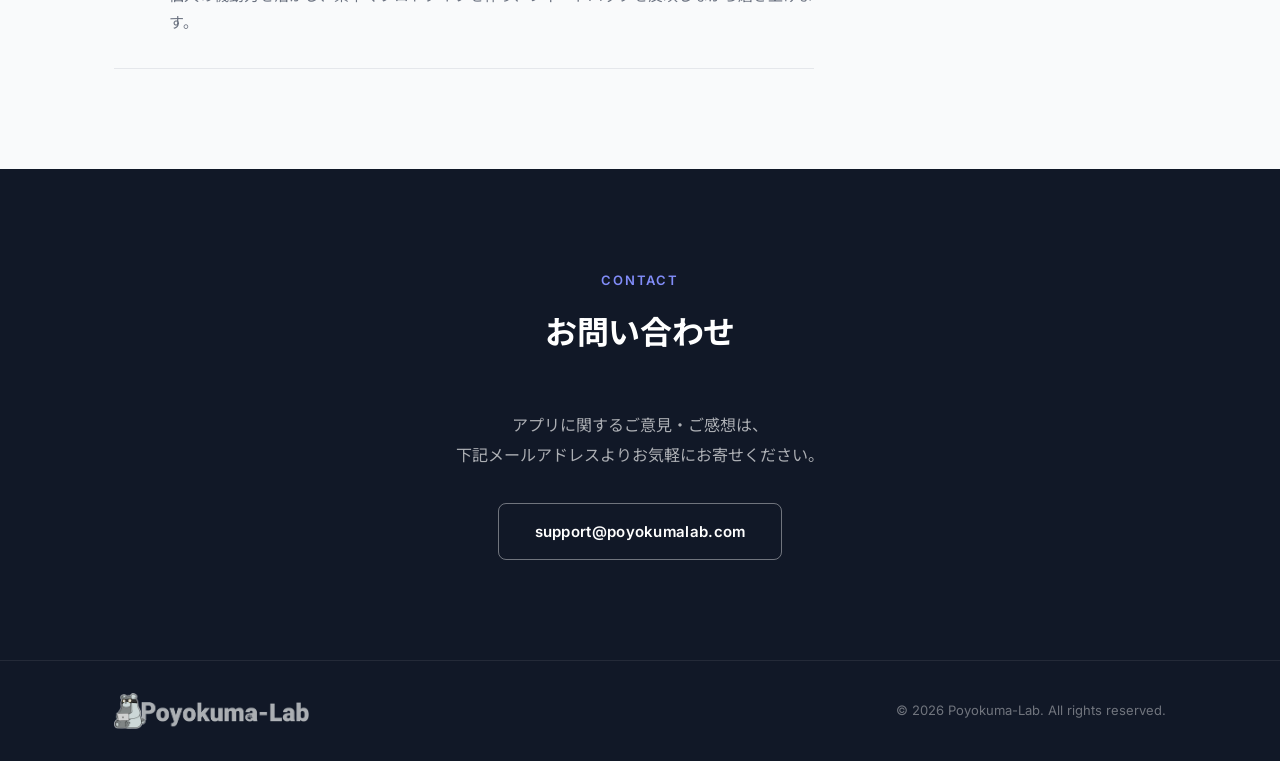
==== commit 29a44eb4: "ポヨクマラボの表記追加" ====
--- a/index.html
+++ b/index.html
@@ -5,11 +5,38 @@
   <meta name="viewport" content="width=device-width, initial-scale=1.0">
   <title>Poyokuma-Lab | スマートフォンアプリ開発</title>
   <meta name="description" content="Poyokuma-Labは、使いやすさとデザインにこだわったスマートフォンアプリを企画・開発しています。">
+  <meta name="keywords" content="Poyokuma-Lab, Poyokuma Lab, ポヨクマラボ, ポヨクマ, スマートフォンアプリ開発, アプリ開発">
+  <link rel="canonical" href="https://poyokumalab.com/">
+  <meta property="og:type" content="website">
+  <meta property="og:site_name" content="Poyokuma-Lab">
+  <meta property="og:title" content="Poyokuma-Lab | スマートフォンアプリ開発">
+  <meta property="og:description" content="Poyokuma-Labは、使いやすさとデザインにこだわったスマートフォンアプリを企画・開発しています。">
+  <meta property="og:url" content="https://poyokumalab.com/">
+  <meta property="og:image" content="https://poyokumalab.com/logo.png">
+  <meta name="twitter:card" content="summary">
+  <meta name="twitter:title" content="Poyokuma-Lab | スマートフォンアプリ開発">
+  <meta name="twitter:description" content="Poyokuma-Labは、使いやすさとデザインにこだわったスマートフォンアプリを企画・開発しています。">
+  <meta name="twitter:image" content="https://poyokumalab.com/logo.png">
   <link rel="preconnect" href="https://fonts.googleapis.com">
   <link rel="preconnect" href="https://fonts.gstatic.com" crossorigin>
   <link href="https://fonts.googleapis.com/css2?family=Inter:wght@400;500;600;700&family=Noto+Sans+JP:wght@400;500;600;700&display=swap" rel="stylesheet">
   <link rel="icon" href="favicon.png" type="image/png">
   <link rel="stylesheet" href="style.css">
+  <script type="application/ld+json">
+  {
+    "@context": "https://schema.org",
+    "@type": "Organization",
+    "name": "Poyokuma-Lab",
+    "alternateName": [
+      "Poyokuma Lab",
+      "ポヨクマラボ",
+      "ポヨクマ"
+    ],
+    "url": "https://poyokumalab.com/",
+    "logo": "https://poyokumalab.com/logo.png",
+    "description": "Poyokuma-Labは、スマートフォンアプリの企画・設計・開発を行う個人事業です。"
+  }
+  </script>
 </head>
 <body>
   <!-- Header -->
@@ -50,7 +77,7 @@
       <h2 class="section__title">Poyokuma-Labについて</h2>
       <div class="about__grid">
         <div class="about__text">
-          <p>Poyokuma-Labは、スマートフォンアプリの企画・設計・開発を行う個人事業です。</p>
+          <p>Poyokuma-Lab（ポヨクマラボ）は、スマートフォンアプリの企画・設計・開発を行う個人事業です。</p>
           <p>「使う人の目線」を大切にしながら、シンプルで直感的なアプリづくりを心がけています。個人だからこそできる、きめ細やかな開発と柔軟な対応が強みです。</p>
         </div>
         <div class="about__info">
